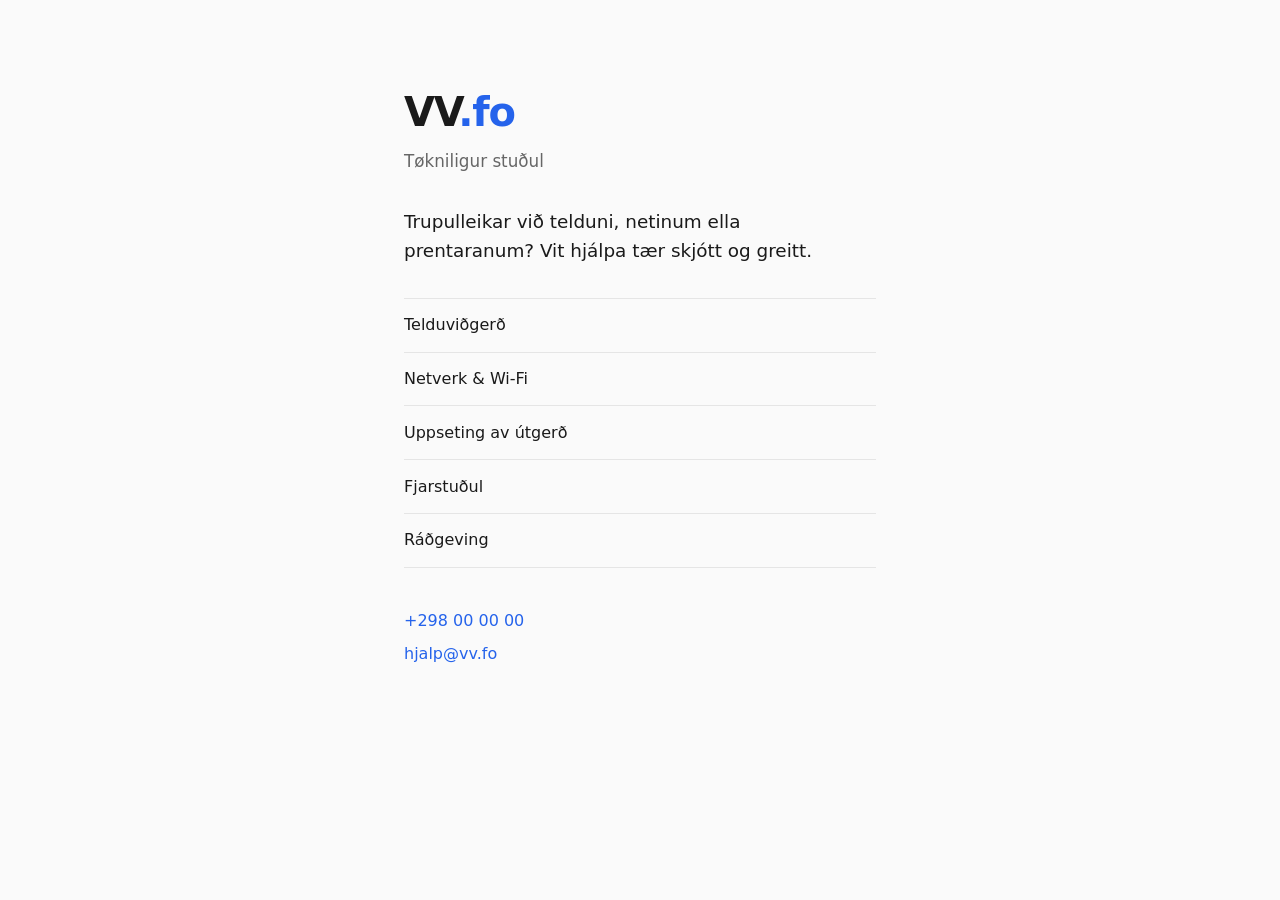
==== index.html @ f79b5214 "Initial commit: simple static tech support site Co-Authored-By: Claude Opus 4.7 (1M context) <norepl" ====
<!DOCTYPE html>
<html lang="fo">
<head>
  <meta charset="UTF-8" />
  <meta name="viewport" content="width=device-width, initial-scale=1.0" />
  <title>VV.fo — Tøkniligur stuðul</title>
  <meta name="description" content="Tøkniligur stuðul til privat og fyritøkur í Føroyum." />
  <link rel="stylesheet" href="styles.css" />
</head>
<body>
  <main>
    <h1>VV<span>.fo</span></h1>
    <p class="tagline">Tøkniligur stuðul</p>

    <p class="intro">
      Trupulleikar við telduni, netinum ella prentaranum?
      Vit hjálpa tær skjótt og greitt.
    </p>

    <ul class="services">
      <li>Telduviðgerð</li>
      <li>Netverk &amp; Wi-Fi</li>
      <li>Uppseting av útgerð</li>
      <li>Fjarstuðul</li>
      <li>Ráðgeving</li>
    </ul>

    <div class="contact">
      <a href="tel:+298000000">+298 00 00 00</a>
      <a href="mailto:hjalp@vv.fo">hjalp@vv.fo</a>
    </div>
  </main>
</body>
</html>
---- styles.css ----
* { box-sizing: border-box; }

html, body {
  margin: 0;
  padding: 0;
  font-family: system-ui, -apple-system, "Segoe UI", Roboto, sans-serif;
  background: #fafafa;
  color: #1a1a1a;
  line-height: 1.6;
}

main {
  max-width: 520px;
  margin: 0 auto;
  padding: 5rem 1.5rem 3rem;
}

h1 {
  font-size: 2.5rem;
  margin: 0;
  letter-spacing: -0.03em;
  font-weight: 700;
}
h1 span { color: #2563eb; }

.tagline {
  color: #666;
  margin: 0.25rem 0 2rem;
  font-size: 1.05rem;
}

.intro {
  font-size: 1.15rem;
  margin: 0 0 2rem;
}

.services {
  list-style: none;
  padding: 0;
  margin: 0 0 2.5rem;
  border-top: 1px solid #e5e5e5;
}

.services li {
  padding: 0.85rem 0;
  border-bottom: 1px solid #e5e5e5;
}

.contact {
  display: flex;
  flex-direction: column;
  gap: 0.5rem;
}

.contact a {
  color: #2563eb;
  text-decoration: none;
  font-weight: 500;
}
.contact a:hover { text-decoration: underline; }
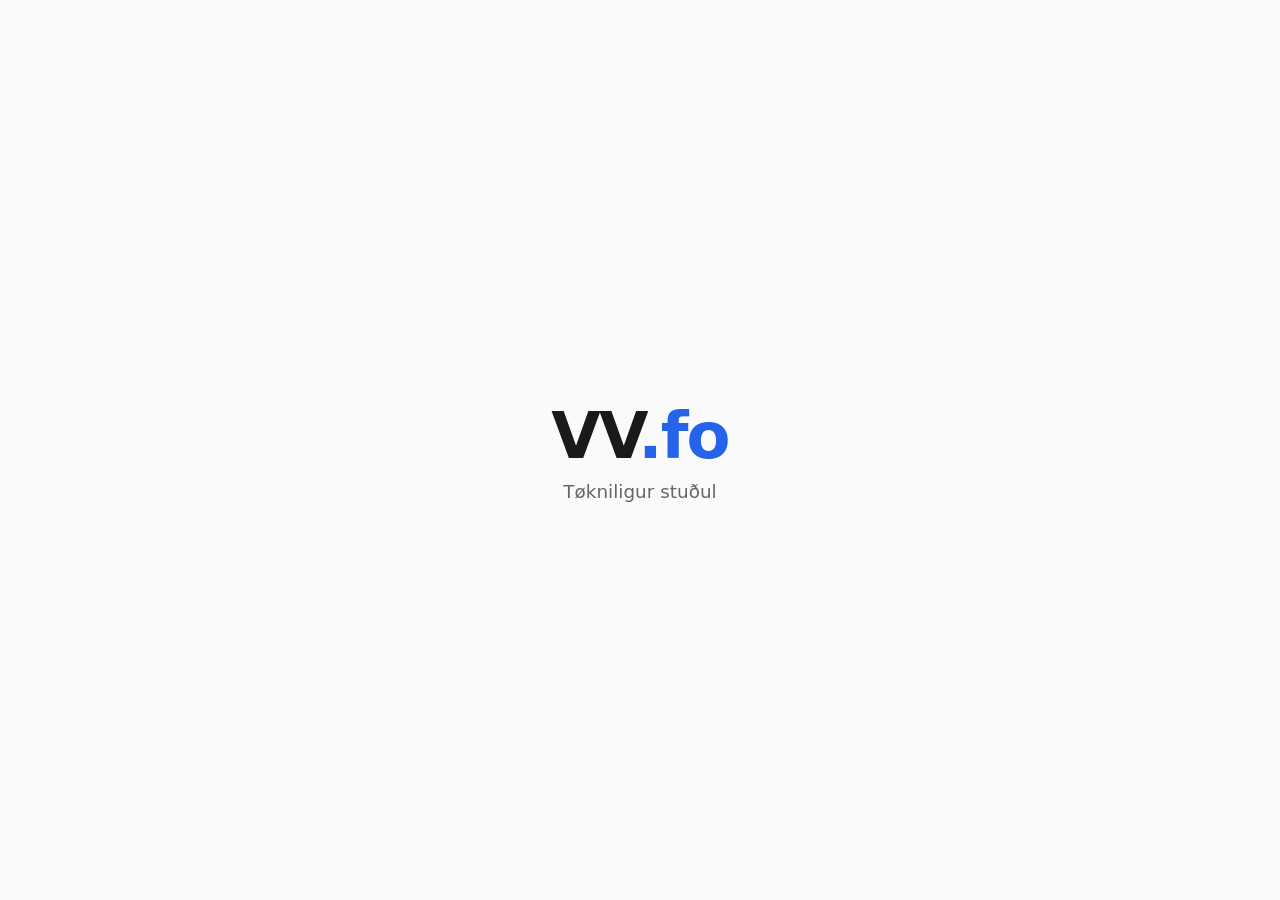
==== commit 23548880: "Strip page to name and tagline only Co-Authored-By: Claude Opus 4.7 (1M context) <noreply@anthropic." ====
--- a/index.html
+++ b/index.html
@@ -4,31 +4,12 @@
   <meta charset="UTF-8" />
   <meta name="viewport" content="width=device-width, initial-scale=1.0" />
   <title>VV.fo — Tøkniligur stuðul</title>
-  <meta name="description" content="Tøkniligur stuðul til privat og fyritøkur í Føroyum." />
   <link rel="stylesheet" href="styles.css" />
 </head>
 <body>
   <main>
     <h1>VV<span>.fo</span></h1>
     <p class="tagline">Tøkniligur stuðul</p>
-
-    <p class="intro">
-      Trupulleikar við telduni, netinum ella prentaranum?
-      Vit hjálpa tær skjótt og greitt.
-    </p>
-
-    <ul class="services">
-      <li>Telduviðgerð</li>
-      <li>Netverk &amp; Wi-Fi</li>
-      <li>Uppseting av útgerð</li>
-      <li>Fjarstuðul</li>
-      <li>Ráðgeving</li>
-    </ul>
-
-    <div class="contact">
-      <a href="tel:+298000000">+298 00 00 00</a>
-      <a href="mailto:hjalp@vv.fo">hjalp@vv.fo</a>
-    </div>
   </main>
 </body>
 </html>
--- a/styles.css
+++ b/styles.css
@@ -3,20 +3,25 @@
 html, body {
   margin: 0;
   padding: 0;
+  height: 100%;
   font-family: system-ui, -apple-system, "Segoe UI", Roboto, sans-serif;
   background: #fafafa;
   color: #1a1a1a;
-  line-height: 1.6;
+}
+
+body {
+  display: flex;
+  align-items: center;
+  justify-content: center;
 }
 
 main {
-  max-width: 520px;
-  margin: 0 auto;
-  padding: 5rem 1.5rem 3rem;
+  text-align: center;
+  padding: 2rem;
 }
 
 h1 {
-  font-size: 2.5rem;
+  font-size: clamp(2.5rem, 8vw, 4rem);
   margin: 0;
   letter-spacing: -0.03em;
   font-weight: 700;
@@ -25,36 +30,6 @@
 
 .tagline {
   color: #666;
-  margin: 0.25rem 0 2rem;
-  font-size: 1.05rem;
+  margin: 0.5rem 0 0;
+  font-size: 1.15rem;
 }
-
-.intro {
-  font-size: 1.15rem;
-  margin: 0 0 2rem;
-}
-
-.services {
-  list-style: none;
-  padding: 0;
-  margin: 0 0 2.5rem;
-  border-top: 1px solid #e5e5e5;
-}
-
-.services li {
-  padding: 0.85rem 0;
-  border-bottom: 1px solid #e5e5e5;
-}
-
-.contact {
-  display: flex;
-  flex-direction: column;
-  gap: 0.5rem;
-}
-
-.contact a {
-  color: #2563eb;
-  text-decoration: none;
-  font-weight: 500;
-}
-.contact a:hover { text-decoration: underline; }
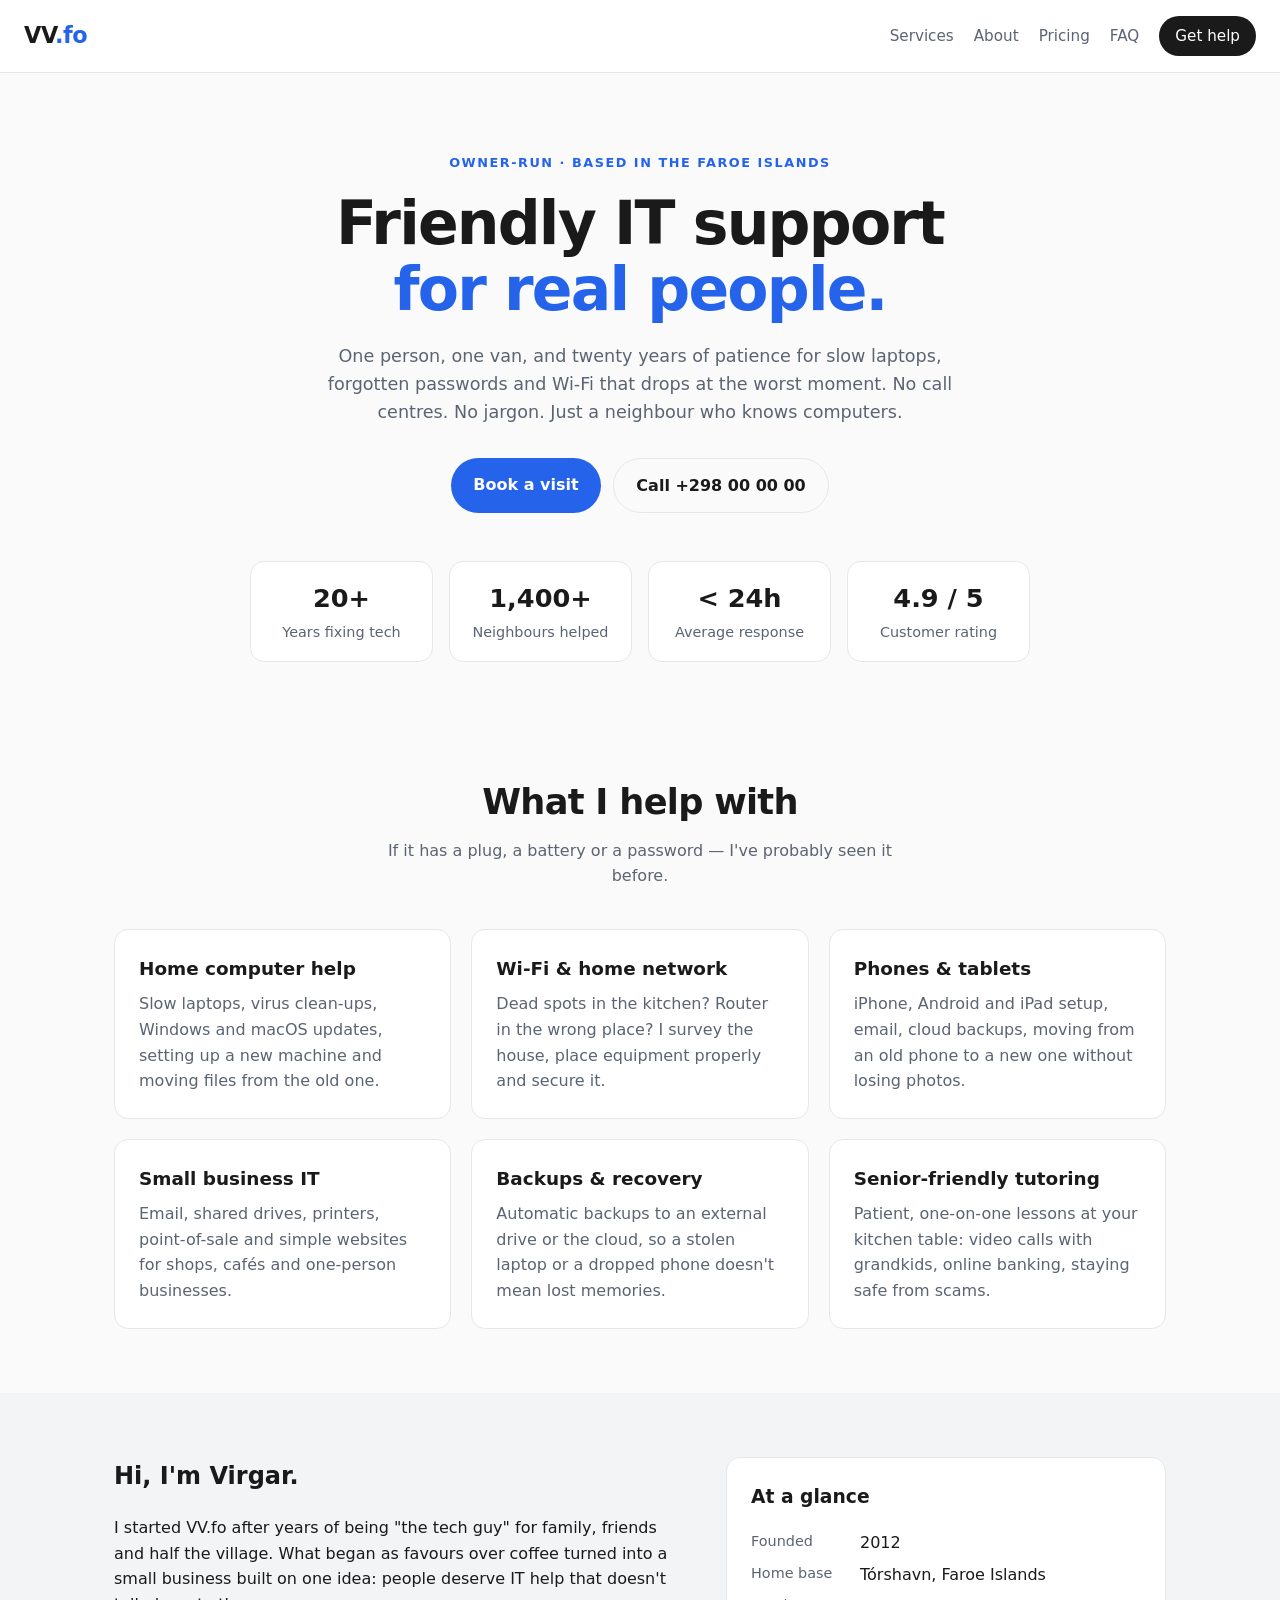
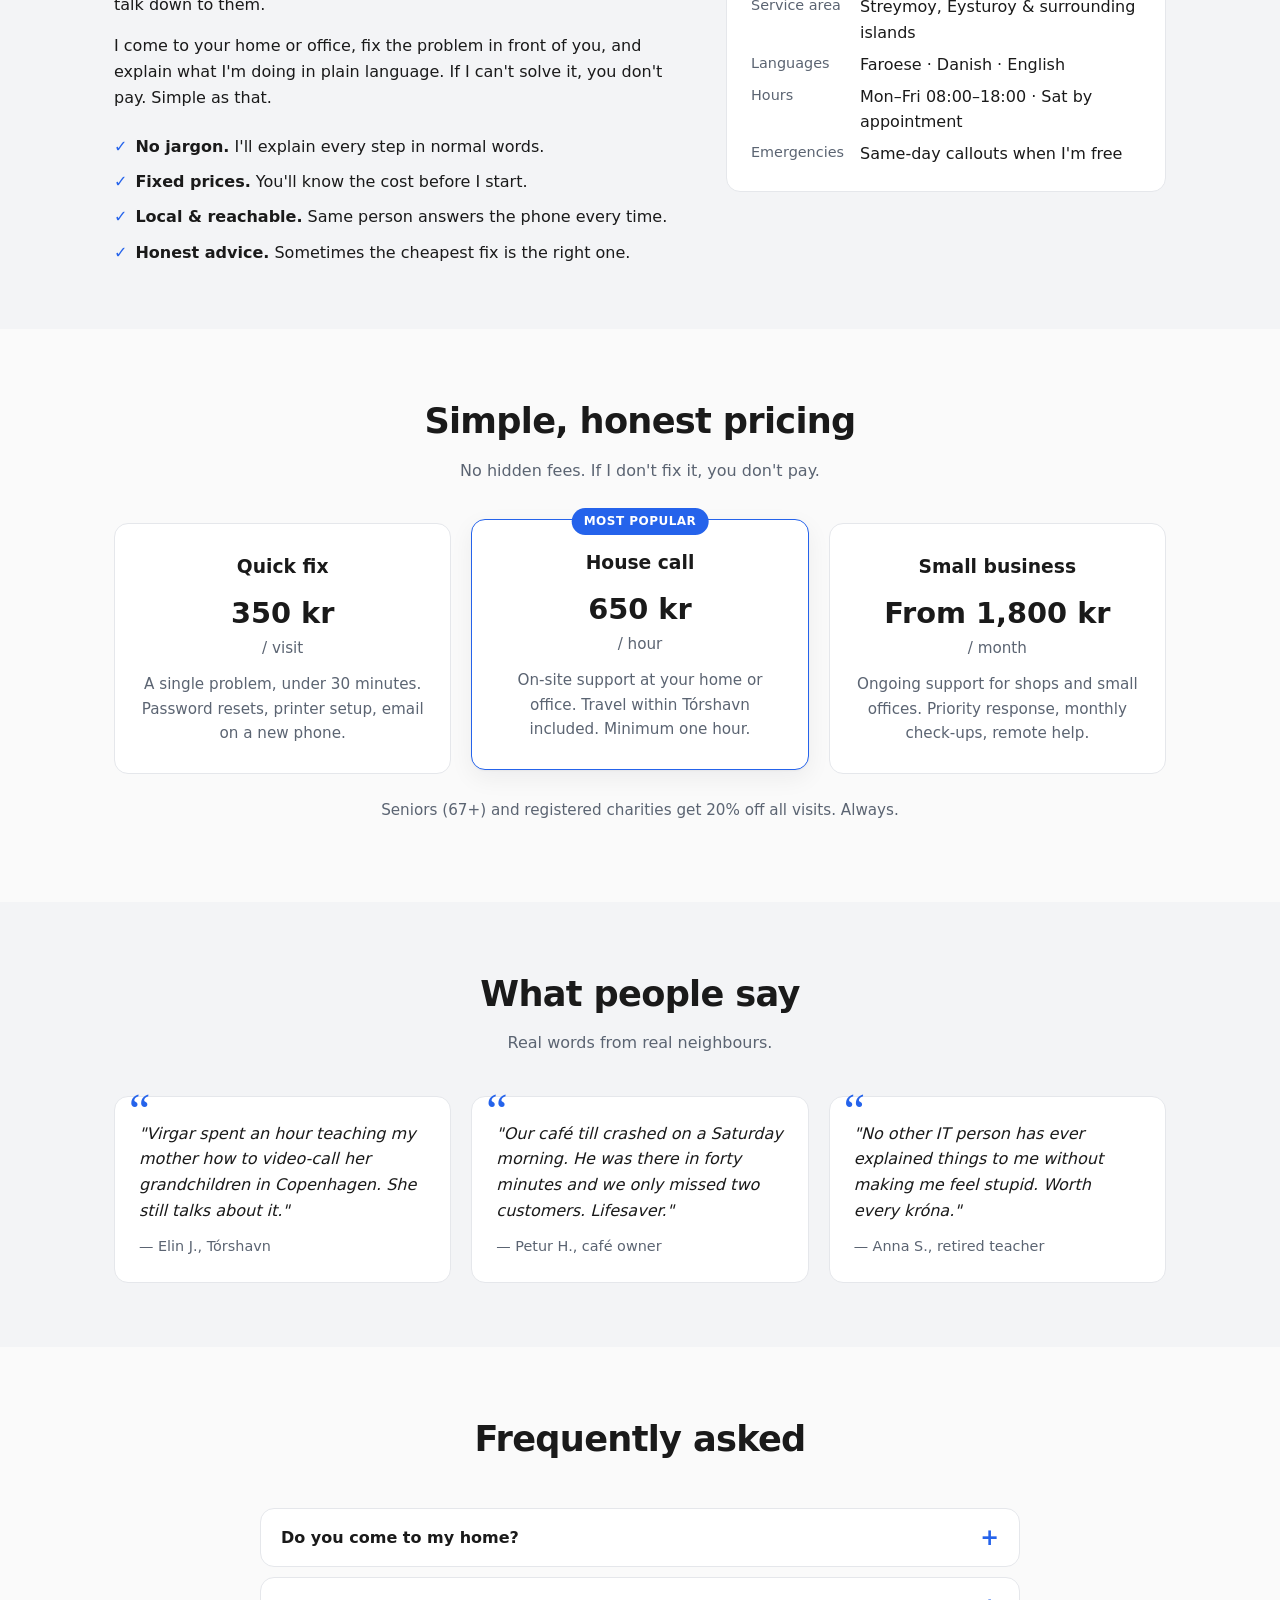
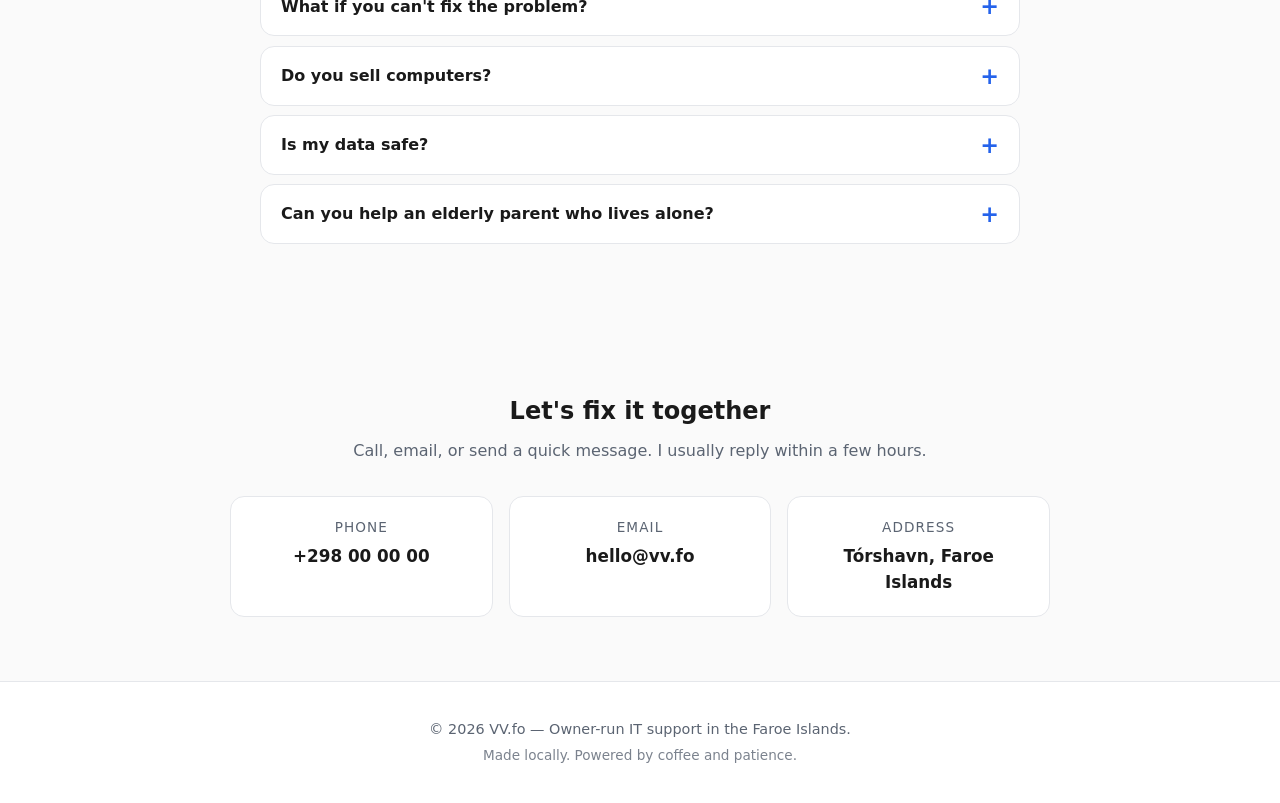
==== commit 915abf6b: "Expand landing page with services, pricing, testimonials and FAQ Rewrites the minimal placeholder pa" ====
--- a/index.html
+++ b/index.html
@@ -1,15 +1,217 @@
 <!DOCTYPE html>
-<html lang="fo">
+<html lang="en">
 <head>
   <meta charset="UTF-8" />
   <meta name="viewport" content="width=device-width, initial-scale=1.0" />
-  <title>VV.fo — Tøkniligur stuðul</title>
+  <title>VV.fo — Friendly IT Support for Your Community</title>
+  <meta name="description" content="VV.fo is a small, owner-run IT support business helping neighbours, families and local businesses with computers, phones, Wi-Fi and everyday tech trouble." />
   <link rel="stylesheet" href="styles.css" />
 </head>
 <body>
-  <main>
-    <h1>VV<span>.fo</span></h1>
-    <p class="tagline">Tøkniligur stuðul</p>
+  <header class="site-header">
+    <a href="#top" class="logo">VV<span>.fo</span></a>
+    <nav>
+      <a href="#services">Services</a>
+      <a href="#about">About</a>
+      <a href="#pricing">Pricing</a>
+      <a href="#faq">FAQ</a>
+      <a href="#contact" class="nav-cta">Get help</a>
+    </nav>
+  </header>
+
+  <main id="top">
+    <section class="hero">
+      <p class="eyebrow">Owner-run · Based in the Faroe Islands</p>
+      <h1>Friendly IT support <span>for real people.</span></h1>
+      <p class="tagline">
+        One person, one van, and twenty years of patience for slow laptops,
+        forgotten passwords and Wi-Fi that drops at the worst moment.
+        No call centres. No jargon. Just a neighbour who knows computers.
+      </p>
+      <div class="hero-cta">
+        <a href="#contact" class="btn btn-primary">Book a visit</a>
+        <a href="tel:+298000000" class="btn btn-ghost">Call +298 00 00 00</a>
+      </div>
+
+      <ul class="hero-stats">
+        <li><strong>20+</strong><span>Years fixing tech</span></li>
+        <li><strong>1,400+</strong><span>Neighbours helped</span></li>
+        <li><strong>&lt; 24h</strong><span>Average response</span></li>
+        <li><strong>4.9 / 5</strong><span>Customer rating</span></li>
+      </ul>
+    </section>
+
+    <section id="services" class="section">
+      <header class="section-head">
+        <h2>What I help with</h2>
+        <p>If it has a plug, a battery or a password — I've probably seen it before.</p>
+      </header>
+
+      <div class="cards">
+        <article class="card">
+          <h3>Home computer help</h3>
+          <p>Slow laptops, virus clean-ups, Windows and macOS updates, setting up a new machine and moving files from the old one.</p>
+        </article>
+        <article class="card">
+          <h3>Wi-Fi &amp; home network</h3>
+          <p>Dead spots in the kitchen? Router in the wrong place? I survey the house, place equipment properly and secure it.</p>
+        </article>
+        <article class="card">
+          <h3>Phones &amp; tablets</h3>
+          <p>iPhone, Android and iPad setup, email, cloud backups, moving from an old phone to a new one without losing photos.</p>
+        </article>
+        <article class="card">
+          <h3>Small business IT</h3>
+          <p>Email, shared drives, printers, point-of-sale and simple websites for shops, cafés and one-person businesses.</p>
+        </article>
+        <article class="card">
+          <h3>Backups &amp; recovery</h3>
+          <p>Automatic backups to an external drive or the cloud, so a stolen laptop or a dropped phone doesn't mean lost memories.</p>
+        </article>
+        <article class="card">
+          <h3>Senior-friendly tutoring</h3>
+          <p>Patient, one-on-one lessons at your kitchen table: video calls with grandkids, online banking, staying safe from scams.</p>
+        </article>
+      </div>
+    </section>
+
+    <section id="about" class="section section-alt">
+      <div class="about-grid">
+        <div>
+          <h2>Hi, I'm Virgar.</h2>
+          <p>
+            I started VV.fo after years of being "the tech guy" for family, friends
+            and half the village. What began as favours over coffee turned into
+            a small business built on one idea: people deserve IT help that
+            doesn't talk down to them.
+          </p>
+          <p>
+            I come to your home or office, fix the problem in front of you, and
+            explain what I'm doing in plain language. If I can't solve it, you
+            don't pay. Simple as that.
+          </p>
+          <ul class="values">
+            <li><strong>No jargon.</strong> I'll explain every step in normal words.</li>
+            <li><strong>Fixed prices.</strong> You'll know the cost before I start.</li>
+            <li><strong>Local &amp; reachable.</strong> Same person answers the phone every time.</li>
+            <li><strong>Honest advice.</strong> Sometimes the cheapest fix is the right one.</li>
+          </ul>
+        </div>
+        <aside class="about-card">
+          <h3>At a glance</h3>
+          <dl>
+            <dt>Founded</dt><dd>2012</dd>
+            <dt>Home base</dt><dd>Tórshavn, Faroe Islands</dd>
+            <dt>Service area</dt><dd>Streymoy, Eysturoy &amp; surrounding islands</dd>
+            <dt>Languages</dt><dd>Faroese · Danish · English</dd>
+            <dt>Hours</dt><dd>Mon–Fri 08:00–18:00 · Sat by appointment</dd>
+            <dt>Emergencies</dt><dd>Same-day callouts when I'm free</dd>
+          </dl>
+        </aside>
+      </div>
+    </section>
+
+    <section id="pricing" class="section">
+      <header class="section-head">
+        <h2>Simple, honest pricing</h2>
+        <p>No hidden fees. If I don't fix it, you don't pay.</p>
+      </header>
+
+      <div class="pricing">
+        <article class="price-card">
+          <h3>Quick fix</h3>
+          <p class="price"><span>350 kr</span> / visit</p>
+          <p class="price-desc">A single problem, under 30 minutes. Password resets, printer setup, email on a new phone.</p>
+        </article>
+        <article class="price-card featured">
+          <span class="badge">Most popular</span>
+          <h3>House call</h3>
+          <p class="price"><span>650 kr</span> / hour</p>
+          <p class="price-desc">On-site support at your home or office. Travel within Tórshavn included. Minimum one hour.</p>
+        </article>
+        <article class="price-card">
+          <h3>Small business</h3>
+          <p class="price"><span>From 1,800 kr</span> / month</p>
+          <p class="price-desc">Ongoing support for shops and small offices. Priority response, monthly check-ups, remote help.</p>
+        </article>
+      </div>
+      <p class="price-note">Seniors (67+) and registered charities get 20% off all visits. Always.</p>
+    </section>
+
+    <section class="section section-alt">
+      <header class="section-head">
+        <h2>What people say</h2>
+        <p>Real words from real neighbours.</p>
+      </header>
+
+      <div class="quotes">
+        <figure>
+          <blockquote>"Virgar spent an hour teaching my mother how to video-call her grandchildren in Copenhagen. She still talks about it."</blockquote>
+          <figcaption>— Elin J., Tórshavn</figcaption>
+        </figure>
+        <figure>
+          <blockquote>"Our café till crashed on a Saturday morning. He was there in forty minutes and we only missed two customers. Lifesaver."</blockquote>
+          <figcaption>— Petur H., café owner</figcaption>
+        </figure>
+        <figure>
+          <blockquote>"No other IT person has ever explained things to me without making me feel stupid. Worth every króna."</blockquote>
+          <figcaption>— Anna S., retired teacher</figcaption>
+        </figure>
+      </div>
+    </section>
+
+    <section id="faq" class="section">
+      <header class="section-head">
+        <h2>Frequently asked</h2>
+      </header>
+
+      <div class="faq">
+        <details>
+          <summary>Do you come to my home?</summary>
+          <p>Yes — most jobs are done on-site in and around Tórshavn. For simple problems I can also help remotely over the phone or a secure screen-share.</p>
+        </details>
+        <details>
+          <summary>What if you can't fix the problem?</summary>
+          <p>Then you don't pay for my time. If a part needs replacing or a specialist is needed, I'll tell you honestly and help you find the right person.</p>
+        </details>
+        <details>
+          <summary>Do you sell computers?</summary>
+          <p>No. I don't resell hardware, which means my advice stays honest. I'll happily help you choose the right laptop or phone from a local shop.</p>
+        </details>
+        <details>
+          <summary>Is my data safe?</summary>
+          <p>Always. I never copy personal files off your device, and anything I see stays between us. Backups are always made before risky repairs.</p>
+        </details>
+        <details>
+          <summary>Can you help an elderly parent who lives alone?</summary>
+          <p>Yes, and this is some of my favourite work. I set things up so they feel confident, and I'm only a phone call away if something goes wrong later.</p>
+        </details>
+      </div>
+    </section>
+
+    <section id="contact" class="section contact">
+      <h2>Let's fix it together</h2>
+      <p>Call, email, or send a quick message. I usually reply within a few hours.</p>
+      <div class="contact-grid">
+        <a href="tel:+298000000" class="contact-card">
+          <span class="contact-label">Phone</span>
+          <span class="contact-value">+298 00 00 00</span>
+        </a>
+        <a href="mailto:hello@vv.fo" class="contact-card">
+          <span class="contact-label">Email</span>
+          <span class="contact-value">hello@vv.fo</span>
+        </a>
+        <div class="contact-card">
+          <span class="contact-label">Address</span>
+          <span class="contact-value">Tórshavn, Faroe Islands</span>
+        </div>
+      </div>
+    </section>
   </main>
+
+  <footer class="site-footer">
+    <p>&copy; 2026 VV.fo — Owner-run IT support in the Faroe Islands.</p>
+    <p class="footer-sub">Made locally. Powered by coffee and patience.</p>
+  </footer>
 </body>
 </html>
--- a/styles.css
+++ b/styles.css
@@ -1,35 +1,342 @@
 * { box-sizing: border-box; }
+
+:root {
+  --bg: #fafafa;
+  --surface: #ffffff;
+  --surface-alt: #f3f4f6;
+  --text: #1a1a1a;
+  --muted: #5b6472;
+  --brand: #2563eb;
+  --brand-dark: #1d4ed8;
+  --border: #e5e7eb;
+  --accent: #fbbf24;
+  --radius: 14px;
+  --shadow: 0 1px 2px rgba(0,0,0,.04), 0 8px 24px rgba(15,23,42,.06);
+}
 
 html, body {
   margin: 0;
   padding: 0;
-  height: 100%;
   font-family: system-ui, -apple-system, "Segoe UI", Roboto, sans-serif;
-  background: #fafafa;
-  color: #1a1a1a;
-}
-
-body {
+  background: var(--bg);
+  color: var(--text);
+  line-height: 1.6;
+  scroll-behavior: smooth;
+}
+
+a { color: var(--brand); text-decoration: none; }
+a:hover { text-decoration: underline; }
+
+/* ---------- header ---------- */
+.site-header {
+  position: sticky;
+  top: 0;
+  z-index: 10;
   display: flex;
   align-items: center;
-  justify-content: center;
-}
-
-main {
+  justify-content: space-between;
+  padding: 1rem 1.5rem;
+  background: rgba(255,255,255,.85);
+  backdrop-filter: saturate(180%) blur(10px);
+  border-bottom: 1px solid var(--border);
+}
+.logo {
+  font-weight: 800;
+  font-size: 1.4rem;
+  color: var(--text);
+  letter-spacing: -0.02em;
+}
+.logo span { color: var(--brand); }
+.site-header nav { display: flex; gap: 1.25rem; align-items: center; flex-wrap: wrap; }
+.site-header nav a {
+  color: var(--muted);
+  font-weight: 500;
+  font-size: .95rem;
+}
+.site-header nav a:hover { color: var(--text); text-decoration: none; }
+.nav-cta {
+  background: var(--text);
+  color: #fff !important;
+  padding: .5rem 1rem;
+  border-radius: 999px;
+}
+.nav-cta:hover { background: var(--brand); }
+
+/* ---------- hero ---------- */
+main { max-width: 1100px; margin: 0 auto; padding: 0 1.5rem; }
+
+.hero {
   text-align: center;
-  padding: 2rem;
-}
-
+  padding: 5rem 0 3rem;
+}
+.eyebrow {
+  text-transform: uppercase;
+  letter-spacing: .12em;
+  font-size: .8rem;
+  color: var(--brand);
+  font-weight: 600;
+  margin: 0 0 1rem;
+}
 h1 {
-  font-size: clamp(2.5rem, 8vw, 4rem);
+  font-size: clamp(2.25rem, 6vw, 3.75rem);
   margin: 0;
   letter-spacing: -0.03em;
-  font-weight: 700;
-}
-h1 span { color: #2563eb; }
-
+  font-weight: 800;
+  line-height: 1.1;
+}
+h1 span { color: var(--brand); display: block; }
 .tagline {
-  color: #666;
-  margin: 0.5rem 0 0;
-  font-size: 1.15rem;
-}
+  color: var(--muted);
+  max-width: 640px;
+  margin: 1.25rem auto 0;
+  font-size: 1.1rem;
+}
+.hero-cta {
+  margin-top: 2rem;
+  display: flex;
+  gap: .75rem;
+  justify-content: center;
+  flex-wrap: wrap;
+}
+.btn {
+  display: inline-block;
+  padding: .85rem 1.4rem;
+  border-radius: 999px;
+  font-weight: 600;
+  font-size: 1rem;
+  transition: transform .15s ease, background .2s ease, color .2s ease;
+}
+.btn:hover { text-decoration: none; transform: translateY(-1px); }
+.btn-primary { background: var(--brand); color: #fff; }
+.btn-primary:hover { background: var(--brand-dark); }
+.btn-ghost {
+  background: transparent;
+  color: var(--text);
+  border: 1px solid var(--border);
+}
+.btn-ghost:hover { background: var(--surface); }
+
+.hero-stats {
+  margin: 3rem auto 0;
+  padding: 0;
+  list-style: none;
+  display: grid;
+  grid-template-columns: repeat(auto-fit, minmax(140px, 1fr));
+  gap: 1rem;
+  max-width: 780px;
+}
+.hero-stats li {
+  background: var(--surface);
+  border: 1px solid var(--border);
+  border-radius: var(--radius);
+  padding: 1rem;
+  text-align: center;
+}
+.hero-stats strong {
+  display: block;
+  font-size: 1.6rem;
+  color: var(--text);
+  font-weight: 800;
+}
+.hero-stats span { color: var(--muted); font-size: .9rem; }
+
+/* ---------- sections ---------- */
+.section { padding: 4rem 0; }
+.section-alt {
+  background: var(--surface-alt);
+  margin: 0 -9999px;
+  padding-left: 9999px;
+  padding-right: 9999px;
+}
+.section-head { text-align: center; margin-bottom: 2.5rem; }
+.section-head h2 {
+  font-size: clamp(1.6rem, 3.5vw, 2.2rem);
+  margin: 0;
+  letter-spacing: -0.02em;
+}
+.section-head p {
+  color: var(--muted);
+  margin: .5rem auto 0;
+  max-width: 560px;
+}
+
+/* ---------- service cards ---------- */
+.cards {
+  display: grid;
+  grid-template-columns: repeat(auto-fit, minmax(260px, 1fr));
+  gap: 1.25rem;
+}
+.card {
+  background: var(--surface);
+  border: 1px solid var(--border);
+  border-radius: var(--radius);
+  padding: 1.5rem;
+  transition: transform .2s ease, box-shadow .2s ease;
+}
+.card:hover {
+  transform: translateY(-3px);
+  box-shadow: var(--shadow);
+}
+.card h3 { margin: 0 0 .5rem; font-size: 1.15rem; }
+.card p { margin: 0; color: var(--muted); }
+
+/* ---------- about ---------- */
+.about-grid {
+  display: grid;
+  grid-template-columns: 1.3fr 1fr;
+  gap: 2.5rem;
+  align-items: start;
+}
+.about-grid h2 { margin-top: 0; }
+.values { list-style: none; padding: 0; margin: 1.5rem 0 0; display: grid; gap: .6rem; }
+.values li::before { content: "✓"; color: var(--brand); font-weight: 700; margin-right: .5rem; }
+.about-card {
+  background: var(--surface);
+  border: 1px solid var(--border);
+  border-radius: var(--radius);
+  padding: 1.5rem;
+}
+.about-card h3 { margin-top: 0; }
+.about-card dl { margin: 0; display: grid; grid-template-columns: auto 1fr; gap: .4rem 1rem; }
+.about-card dt { color: var(--muted); font-size: .9rem; }
+.about-card dd { margin: 0; font-weight: 500; }
+
+@media (max-width: 720px) {
+  .about-grid { grid-template-columns: 1fr; }
+}
+
+/* ---------- pricing ---------- */
+.pricing {
+  display: grid;
+  grid-template-columns: repeat(auto-fit, minmax(240px, 1fr));
+  gap: 1.25rem;
+}
+.price-card {
+  position: relative;
+  background: var(--surface);
+  border: 1px solid var(--border);
+  border-radius: var(--radius);
+  padding: 1.75rem 1.5rem;
+  text-align: center;
+}
+.price-card.featured {
+  border-color: var(--brand);
+  box-shadow: var(--shadow);
+  transform: translateY(-4px);
+}
+.badge {
+  position: absolute;
+  top: -12px;
+  left: 50%;
+  transform: translateX(-50%);
+  background: var(--brand);
+  color: #fff;
+  font-size: .75rem;
+  padding: .25rem .75rem;
+  border-radius: 999px;
+  font-weight: 600;
+  letter-spacing: .04em;
+  text-transform: uppercase;
+}
+.price-card h3 { margin: 0 0 .5rem; }
+.price { margin: .5rem 0; color: var(--muted); font-size: .95rem; }
+.price span {
+  display: block;
+  font-size: 1.8rem;
+  color: var(--text);
+  font-weight: 800;
+}
+.price-desc { color: var(--muted); font-size: .95rem; margin: .75rem 0 0; }
+.price-note { text-align: center; color: var(--muted); margin-top: 1.5rem; font-size: .95rem; }
+
+/* ---------- testimonials ---------- */
+.quotes {
+  display: grid;
+  grid-template-columns: repeat(auto-fit, minmax(260px, 1fr));
+  gap: 1.25rem;
+}
+.quotes figure {
+  background: var(--surface);
+  border: 1px solid var(--border);
+  border-radius: var(--radius);
+  padding: 1.5rem;
+  margin: 0;
+  position: relative;
+}
+.quotes figure::before {
+  content: "\201C";
+  position: absolute;
+  top: -10px;
+  left: 14px;
+  font-size: 3rem;
+  color: var(--brand);
+  font-family: Georgia, serif;
+  line-height: 1;
+}
+.quotes blockquote { margin: 0 0 .75rem; font-style: italic; color: var(--text); }
+.quotes figcaption { color: var(--muted); font-size: .9rem; }
+
+/* ---------- faq ---------- */
+.faq { max-width: 760px; margin: 0 auto; display: grid; gap: .6rem; }
+.faq details {
+  background: var(--surface);
+  border: 1px solid var(--border);
+  border-radius: var(--radius);
+  padding: 1rem 1.25rem;
+}
+.faq summary {
+  cursor: pointer;
+  font-weight: 600;
+  list-style: none;
+  display: flex;
+  justify-content: space-between;
+  align-items: center;
+}
+.faq summary::after {
+  content: "+";
+  color: var(--brand);
+  font-size: 1.4rem;
+  line-height: 1;
+  transition: transform .2s ease;
+}
+.faq details[open] summary::after { content: "−"; }
+.faq details p { margin: .75rem 0 0; color: var(--muted); }
+
+/* ---------- contact ---------- */
+.contact { text-align: center; }
+.contact h2 { margin-bottom: .5rem; }
+.contact > p { color: var(--muted); margin-top: 0; }
+.contact-grid {
+  margin-top: 2rem;
+  display: grid;
+  grid-template-columns: repeat(auto-fit, minmax(220px, 1fr));
+  gap: 1rem;
+  max-width: 820px;
+  margin-left: auto;
+  margin-right: auto;
+}
+.contact-card {
+  background: var(--surface);
+  border: 1px solid var(--border);
+  border-radius: var(--radius);
+  padding: 1.25rem;
+  display: flex;
+  flex-direction: column;
+  gap: .25rem;
+  color: var(--text);
+}
+.contact-card:hover { text-decoration: none; border-color: var(--brand); }
+.contact-label { color: var(--muted); font-size: .85rem; text-transform: uppercase; letter-spacing: .08em; }
+.contact-value { font-weight: 600; font-size: 1.05rem; }
+
+/* ---------- footer ---------- */
+.site-footer {
+  border-top: 1px solid var(--border);
+  padding: 2rem 1.5rem;
+  text-align: center;
+  color: var(--muted);
+  font-size: .9rem;
+  background: var(--surface);
+}
+.site-footer p { margin: .25rem 0; }
+.footer-sub { font-size: .85rem; opacity: .8; }
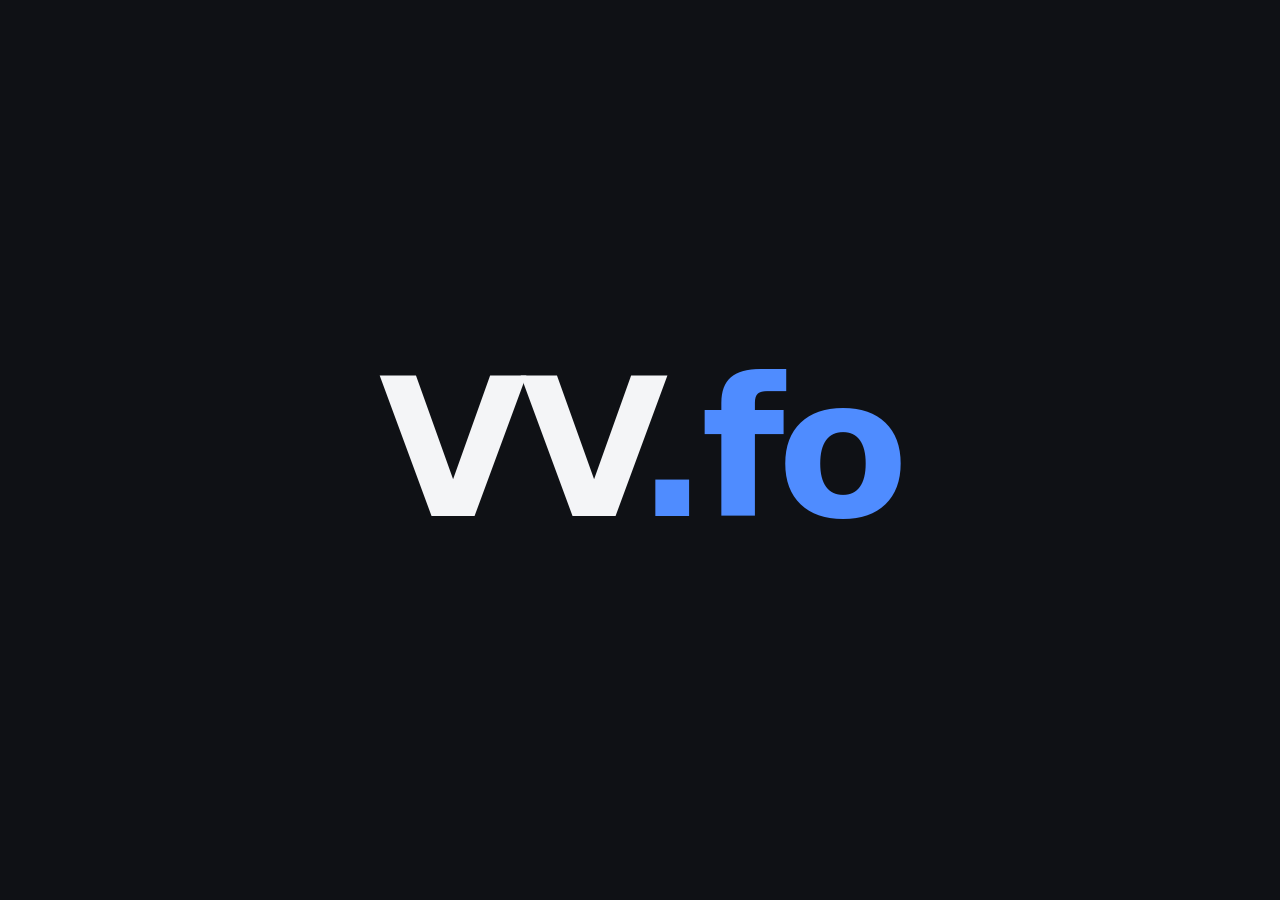
==== commit ec52f0af: "Replace site with centered VV.fo logo page Co-Authored-By: Claude Opus 4.8 (1M context) <noreply@ant" ====
--- a/index.html
+++ b/index.html
@@ -3,215 +3,12 @@
 <head>
   <meta charset="UTF-8" />
   <meta name="viewport" content="width=device-width, initial-scale=1.0" />
-  <title>VV.fo — Friendly IT Support for Your Community</title>
-  <meta name="description" content="VV.fo is a small, owner-run IT support business helping neighbours, families and local businesses with computers, phones, Wi-Fi and everyday tech trouble." />
+  <title>VV.fo</title>
   <link rel="stylesheet" href="styles.css" />
 </head>
 <body>
-  <header class="site-header">
-    <a href="#top" class="logo">VV<span>.fo</span></a>
-    <nav>
-      <a href="#services">Services</a>
-      <a href="#about">About</a>
-      <a href="#pricing">Pricing</a>
-      <a href="#faq">FAQ</a>
-      <a href="#contact" class="nav-cta">Get help</a>
-    </nav>
-  </header>
-
-  <main id="top">
-    <section class="hero">
-      <p class="eyebrow">Owner-run · Based in the Faroe Islands</p>
-      <h1>Friendly IT support <span>for real people.</span></h1>
-      <p class="tagline">
-        One person, one van, and twenty years of patience for slow laptops,
-        forgotten passwords and Wi-Fi that drops at the worst moment.
-        No call centres. No jargon. Just a neighbour who knows computers.
-      </p>
-      <div class="hero-cta">
-        <a href="#contact" class="btn btn-primary">Book a visit</a>
-        <a href="tel:+298000000" class="btn btn-ghost">Call +298 00 00 00</a>
-      </div>
-
-      <ul class="hero-stats">
-        <li><strong>20+</strong><span>Years fixing tech</span></li>
-        <li><strong>1,400+</strong><span>Neighbours helped</span></li>
-        <li><strong>&lt; 24h</strong><span>Average response</span></li>
-        <li><strong>4.9 / 5</strong><span>Customer rating</span></li>
-      </ul>
-    </section>
-
-    <section id="services" class="section">
-      <header class="section-head">
-        <h2>What I help with</h2>
-        <p>If it has a plug, a battery or a password — I've probably seen it before.</p>
-      </header>
-
-      <div class="cards">
-        <article class="card">
-          <h3>Home computer help</h3>
-          <p>Slow laptops, virus clean-ups, Windows and macOS updates, setting up a new machine and moving files from the old one.</p>
-        </article>
-        <article class="card">
-          <h3>Wi-Fi &amp; home network</h3>
-          <p>Dead spots in the kitchen? Router in the wrong place? I survey the house, place equipment properly and secure it.</p>
-        </article>
-        <article class="card">
-          <h3>Phones &amp; tablets</h3>
-          <p>iPhone, Android and iPad setup, email, cloud backups, moving from an old phone to a new one without losing photos.</p>
-        </article>
-        <article class="card">
-          <h3>Small business IT</h3>
-          <p>Email, shared drives, printers, point-of-sale and simple websites for shops, cafés and one-person businesses.</p>
-        </article>
-        <article class="card">
-          <h3>Backups &amp; recovery</h3>
-          <p>Automatic backups to an external drive or the cloud, so a stolen laptop or a dropped phone doesn't mean lost memories.</p>
-        </article>
-        <article class="card">
-          <h3>Senior-friendly tutoring</h3>
-          <p>Patient, one-on-one lessons at your kitchen table: video calls with grandkids, online banking, staying safe from scams.</p>
-        </article>
-      </div>
-    </section>
-
-    <section id="about" class="section section-alt">
-      <div class="about-grid">
-        <div>
-          <h2>Hi, I'm Virgar.</h2>
-          <p>
-            I started VV.fo after years of being "the tech guy" for family, friends
-            and half the village. What began as favours over coffee turned into
-            a small business built on one idea: people deserve IT help that
-            doesn't talk down to them.
-          </p>
-          <p>
-            I come to your home or office, fix the problem in front of you, and
-            explain what I'm doing in plain language. If I can't solve it, you
-            don't pay. Simple as that.
-          </p>
-          <ul class="values">
-            <li><strong>No jargon.</strong> I'll explain every step in normal words.</li>
-            <li><strong>Fixed prices.</strong> You'll know the cost before I start.</li>
-            <li><strong>Local &amp; reachable.</strong> Same person answers the phone every time.</li>
-            <li><strong>Honest advice.</strong> Sometimes the cheapest fix is the right one.</li>
-          </ul>
-        </div>
-        <aside class="about-card">
-          <h3>At a glance</h3>
-          <dl>
-            <dt>Founded</dt><dd>2012</dd>
-            <dt>Home base</dt><dd>Tórshavn, Faroe Islands</dd>
-            <dt>Service area</dt><dd>Streymoy, Eysturoy &amp; surrounding islands</dd>
-            <dt>Languages</dt><dd>Faroese · Danish · English</dd>
-            <dt>Hours</dt><dd>Mon–Fri 08:00–18:00 · Sat by appointment</dd>
-            <dt>Emergencies</dt><dd>Same-day callouts when I'm free</dd>
-          </dl>
-        </aside>
-      </div>
-    </section>
-
-    <section id="pricing" class="section">
-      <header class="section-head">
-        <h2>Simple, honest pricing</h2>
-        <p>No hidden fees. If I don't fix it, you don't pay.</p>
-      </header>
-
-      <div class="pricing">
-        <article class="price-card">
-          <h3>Quick fix</h3>
-          <p class="price"><span>350 kr</span> / visit</p>
-          <p class="price-desc">A single problem, under 30 minutes. Password resets, printer setup, email on a new phone.</p>
-        </article>
-        <article class="price-card featured">
-          <span class="badge">Most popular</span>
-          <h3>House call</h3>
-          <p class="price"><span>650 kr</span> / hour</p>
-          <p class="price-desc">On-site support at your home or office. Travel within Tórshavn included. Minimum one hour.</p>
-        </article>
-        <article class="price-card">
-          <h3>Small business</h3>
-          <p class="price"><span>From 1,800 kr</span> / month</p>
-          <p class="price-desc">Ongoing support for shops and small offices. Priority response, monthly check-ups, remote help.</p>
-        </article>
-      </div>
-      <p class="price-note">Seniors (67+) and registered charities get 20% off all visits. Always.</p>
-    </section>
-
-    <section class="section section-alt">
-      <header class="section-head">
-        <h2>What people say</h2>
-        <p>Real words from real neighbours.</p>
-      </header>
-
-      <div class="quotes">
-        <figure>
-          <blockquote>"Virgar spent an hour teaching my mother how to video-call her grandchildren in Copenhagen. She still talks about it."</blockquote>
-          <figcaption>— Elin J., Tórshavn</figcaption>
-        </figure>
-        <figure>
-          <blockquote>"Our café till crashed on a Saturday morning. He was there in forty minutes and we only missed two customers. Lifesaver."</blockquote>
-          <figcaption>— Petur H., café owner</figcaption>
-        </figure>
-        <figure>
-          <blockquote>"No other IT person has ever explained things to me without making me feel stupid. Worth every króna."</blockquote>
-          <figcaption>— Anna S., retired teacher</figcaption>
-        </figure>
-      </div>
-    </section>
-
-    <section id="faq" class="section">
-      <header class="section-head">
-        <h2>Frequently asked</h2>
-      </header>
-
-      <div class="faq">
-        <details>
-          <summary>Do you come to my home?</summary>
-          <p>Yes — most jobs are done on-site in and around Tórshavn. For simple problems I can also help remotely over the phone or a secure screen-share.</p>
-        </details>
-        <details>
-          <summary>What if you can't fix the problem?</summary>
-          <p>Then you don't pay for my time. If a part needs replacing or a specialist is needed, I'll tell you honestly and help you find the right person.</p>
-        </details>
-        <details>
-          <summary>Do you sell computers?</summary>
-          <p>No. I don't resell hardware, which means my advice stays honest. I'll happily help you choose the right laptop or phone from a local shop.</p>
-        </details>
-        <details>
-          <summary>Is my data safe?</summary>
-          <p>Always. I never copy personal files off your device, and anything I see stays between us. Backups are always made before risky repairs.</p>
-        </details>
-        <details>
-          <summary>Can you help an elderly parent who lives alone?</summary>
-          <p>Yes, and this is some of my favourite work. I set things up so they feel confident, and I'm only a phone call away if something goes wrong later.</p>
-        </details>
-      </div>
-    </section>
-
-    <section id="contact" class="section contact">
-      <h2>Let's fix it together</h2>
-      <p>Call, email, or send a quick message. I usually reply within a few hours.</p>
-      <div class="contact-grid">
-        <a href="tel:+298000000" class="contact-card">
-          <span class="contact-label">Phone</span>
-          <span class="contact-value">+298 00 00 00</span>
-        </a>
-        <a href="mailto:hello@vv.fo" class="contact-card">
-          <span class="contact-label">Email</span>
-          <span class="contact-value">hello@vv.fo</span>
-        </a>
-        <div class="contact-card">
-          <span class="contact-label">Address</span>
-          <span class="contact-value">Tórshavn, Faroe Islands</span>
-        </div>
-      </div>
-    </section>
+  <main class="stage">
+    <div class="logo" role="img" aria-label="VV.fo logo">VV<span>.fo</span></div>
   </main>
-
-  <footer class="site-footer">
-    <p>&copy; 2026 VV.fo — Owner-run IT support in the Faroe Islands.</p>
-    <p class="footer-sub">Made locally. Powered by coffee and patience.</p>
-  </footer>
 </body>
 </html>
--- a/styles.css
+++ b/styles.css
@@ -1,342 +1,35 @@
-* { box-sizing: border-box; }
-
-:root {
-  --bg: #fafafa;
-  --surface: #ffffff;
-  --surface-alt: #f3f4f6;
-  --text: #1a1a1a;
-  --muted: #5b6472;
-  --brand: #2563eb;
-  --brand-dark: #1d4ed8;
-  --border: #e5e7eb;
-  --accent: #fbbf24;
-  --radius: 14px;
-  --shadow: 0 1px 2px rgba(0,0,0,.04), 0 8px 24px rgba(15,23,42,.06);
+* {
+  margin: 0;
+  padding: 0;
+  box-sizing: border-box;
 }
 
-html, body {
-  margin: 0;
-  padding: 0;
-  font-family: system-ui, -apple-system, "Segoe UI", Roboto, sans-serif;
-  background: var(--bg);
-  color: var(--text);
-  line-height: 1.6;
-  scroll-behavior: smooth;
+html,
+body {
+  height: 100%;
 }
 
-a { color: var(--brand); text-decoration: none; }
-a:hover { text-decoration: underline; }
+body {
+  font-family: "Segoe UI", system-ui, -apple-system, sans-serif;
+  background: #0f1115;
+  color: #f4f5f7;
+}
 
-/* ---------- header ---------- */
-.site-header {
-  position: sticky;
-  top: 0;
-  z-index: 10;
+.stage {
+  height: 100vh;
   display: flex;
   align-items: center;
-  justify-content: space-between;
-  padding: 1rem 1.5rem;
-  background: rgba(255,255,255,.85);
-  backdrop-filter: saturate(180%) blur(10px);
-  border-bottom: 1px solid var(--border);
-}
-.logo {
-  font-weight: 800;
-  font-size: 1.4rem;
-  color: var(--text);
-  letter-spacing: -0.02em;
-}
-.logo span { color: var(--brand); }
-.site-header nav { display: flex; gap: 1.25rem; align-items: center; flex-wrap: wrap; }
-.site-header nav a {
-  color: var(--muted);
-  font-weight: 500;
-  font-size: .95rem;
-}
-.site-header nav a:hover { color: var(--text); text-decoration: none; }
-.nav-cta {
-  background: var(--text);
-  color: #fff !important;
-  padding: .5rem 1rem;
-  border-radius: 999px;
-}
-.nav-cta:hover { background: var(--brand); }
-
-/* ---------- hero ---------- */
-main { max-width: 1100px; margin: 0 auto; padding: 0 1.5rem; }
-
-.hero {
-  text-align: center;
-  padding: 5rem 0 3rem;
-}
-.eyebrow {
-  text-transform: uppercase;
-  letter-spacing: .12em;
-  font-size: .8rem;
-  color: var(--brand);
-  font-weight: 600;
-  margin: 0 0 1rem;
-}
-h1 {
-  font-size: clamp(2.25rem, 6vw, 3.75rem);
-  margin: 0;
-  letter-spacing: -0.03em;
-  font-weight: 800;
-  line-height: 1.1;
-}
-h1 span { color: var(--brand); display: block; }
-.tagline {
-  color: var(--muted);
-  max-width: 640px;
-  margin: 1.25rem auto 0;
-  font-size: 1.1rem;
-}
-.hero-cta {
-  margin-top: 2rem;
-  display: flex;
-  gap: .75rem;
   justify-content: center;
-  flex-wrap: wrap;
-}
-.btn {
-  display: inline-block;
-  padding: .85rem 1.4rem;
-  border-radius: 999px;
-  font-weight: 600;
-  font-size: 1rem;
-  transition: transform .15s ease, background .2s ease, color .2s ease;
-}
-.btn:hover { text-decoration: none; transform: translateY(-1px); }
-.btn-primary { background: var(--brand); color: #fff; }
-.btn-primary:hover { background: var(--brand-dark); }
-.btn-ghost {
-  background: transparent;
-  color: var(--text);
-  border: 1px solid var(--border);
-}
-.btn-ghost:hover { background: var(--surface); }
-
-.hero-stats {
-  margin: 3rem auto 0;
-  padding: 0;
-  list-style: none;
-  display: grid;
-  grid-template-columns: repeat(auto-fit, minmax(140px, 1fr));
-  gap: 1rem;
-  max-width: 780px;
-}
-.hero-stats li {
-  background: var(--surface);
-  border: 1px solid var(--border);
-  border-radius: var(--radius);
-  padding: 1rem;
-  text-align: center;
-}
-.hero-stats strong {
-  display: block;
-  font-size: 1.6rem;
-  color: var(--text);
-  font-weight: 800;
-}
-.hero-stats span { color: var(--muted); font-size: .9rem; }
-
-/* ---------- sections ---------- */
-.section { padding: 4rem 0; }
-.section-alt {
-  background: var(--surface-alt);
-  margin: 0 -9999px;
-  padding-left: 9999px;
-  padding-right: 9999px;
-}
-.section-head { text-align: center; margin-bottom: 2.5rem; }
-.section-head h2 {
-  font-size: clamp(1.6rem, 3.5vw, 2.2rem);
-  margin: 0;
-  letter-spacing: -0.02em;
-}
-.section-head p {
-  color: var(--muted);
-  margin: .5rem auto 0;
-  max-width: 560px;
 }
 
-/* ---------- service cards ---------- */
-.cards {
-  display: grid;
-  grid-template-columns: repeat(auto-fit, minmax(260px, 1fr));
-  gap: 1.25rem;
-}
-.card {
-  background: var(--surface);
-  border: 1px solid var(--border);
-  border-radius: var(--radius);
-  padding: 1.5rem;
-  transition: transform .2s ease, box-shadow .2s ease;
-}
-.card:hover {
-  transform: translateY(-3px);
-  box-shadow: var(--shadow);
-}
-.card h3 { margin: 0 0 .5rem; font-size: 1.15rem; }
-.card p { margin: 0; color: var(--muted); }
-
-/* ---------- about ---------- */
-.about-grid {
-  display: grid;
-  grid-template-columns: 1.3fr 1fr;
-  gap: 2.5rem;
-  align-items: start;
-}
-.about-grid h2 { margin-top: 0; }
-.values { list-style: none; padding: 0; margin: 1.5rem 0 0; display: grid; gap: .6rem; }
-.values li::before { content: "✓"; color: var(--brand); font-weight: 700; margin-right: .5rem; }
-.about-card {
-  background: var(--surface);
-  border: 1px solid var(--border);
-  border-radius: var(--radius);
-  padding: 1.5rem;
-}
-.about-card h3 { margin-top: 0; }
-.about-card dl { margin: 0; display: grid; grid-template-columns: auto 1fr; gap: .4rem 1rem; }
-.about-card dt { color: var(--muted); font-size: .9rem; }
-.about-card dd { margin: 0; font-weight: 500; }
-
-@media (max-width: 720px) {
-  .about-grid { grid-template-columns: 1fr; }
+.logo {
+  font-size: clamp(4rem, 18vw, 12rem);
+  font-weight: 800;
+  letter-spacing: -0.04em;
+  line-height: 1;
+  user-select: none;
 }
 
-/* ---------- pricing ---------- */
-.pricing {
-  display: grid;
-  grid-template-columns: repeat(auto-fit, minmax(240px, 1fr));
-  gap: 1.25rem;
+.logo span {
+  color: #4f8cff;
 }
-.price-card {
-  position: relative;
-  background: var(--surface);
-  border: 1px solid var(--border);
-  border-radius: var(--radius);
-  padding: 1.75rem 1.5rem;
-  text-align: center;
-}
-.price-card.featured {
-  border-color: var(--brand);
-  box-shadow: var(--shadow);
-  transform: translateY(-4px);
-}
-.badge {
-  position: absolute;
-  top: -12px;
-  left: 50%;
-  transform: translateX(-50%);
-  background: var(--brand);
-  color: #fff;
-  font-size: .75rem;
-  padding: .25rem .75rem;
-  border-radius: 999px;
-  font-weight: 600;
-  letter-spacing: .04em;
-  text-transform: uppercase;
-}
-.price-card h3 { margin: 0 0 .5rem; }
-.price { margin: .5rem 0; color: var(--muted); font-size: .95rem; }
-.price span {
-  display: block;
-  font-size: 1.8rem;
-  color: var(--text);
-  font-weight: 800;
-}
-.price-desc { color: var(--muted); font-size: .95rem; margin: .75rem 0 0; }
-.price-note { text-align: center; color: var(--muted); margin-top: 1.5rem; font-size: .95rem; }
-
-/* ---------- testimonials ---------- */
-.quotes {
-  display: grid;
-  grid-template-columns: repeat(auto-fit, minmax(260px, 1fr));
-  gap: 1.25rem;
-}
-.quotes figure {
-  background: var(--surface);
-  border: 1px solid var(--border);
-  border-radius: var(--radius);
-  padding: 1.5rem;
-  margin: 0;
-  position: relative;
-}
-.quotes figure::before {
-  content: "\201C";
-  position: absolute;
-  top: -10px;
-  left: 14px;
-  font-size: 3rem;
-  color: var(--brand);
-  font-family: Georgia, serif;
-  line-height: 1;
-}
-.quotes blockquote { margin: 0 0 .75rem; font-style: italic; color: var(--text); }
-.quotes figcaption { color: var(--muted); font-size: .9rem; }
-
-/* ---------- faq ---------- */
-.faq { max-width: 760px; margin: 0 auto; display: grid; gap: .6rem; }
-.faq details {
-  background: var(--surface);
-  border: 1px solid var(--border);
-  border-radius: var(--radius);
-  padding: 1rem 1.25rem;
-}
-.faq summary {
-  cursor: pointer;
-  font-weight: 600;
-  list-style: none;
-  display: flex;
-  justify-content: space-between;
-  align-items: center;
-}
-.faq summary::after {
-  content: "+";
-  color: var(--brand);
-  font-size: 1.4rem;
-  line-height: 1;
-  transition: transform .2s ease;
-}
-.faq details[open] summary::after { content: "−"; }
-.faq details p { margin: .75rem 0 0; color: var(--muted); }
-
-/* ---------- contact ---------- */
-.contact { text-align: center; }
-.contact h2 { margin-bottom: .5rem; }
-.contact > p { color: var(--muted); margin-top: 0; }
-.contact-grid {
-  margin-top: 2rem;
-  display: grid;
-  grid-template-columns: repeat(auto-fit, minmax(220px, 1fr));
-  gap: 1rem;
-  max-width: 820px;
-  margin-left: auto;
-  margin-right: auto;
-}
-.contact-card {
-  background: var(--surface);
-  border: 1px solid var(--border);
-  border-radius: var(--radius);
-  padding: 1.25rem;
-  display: flex;
-  flex-direction: column;
-  gap: .25rem;
-  color: var(--text);
-}
-.contact-card:hover { text-decoration: none; border-color: var(--brand); }
-.contact-label { color: var(--muted); font-size: .85rem; text-transform: uppercase; letter-spacing: .08em; }
-.contact-value { font-weight: 600; font-size: 1.05rem; }
-
-/* ---------- footer ---------- */
-.site-footer {
-  border-top: 1px solid var(--border);
-  padding: 2rem 1.5rem;
-  text-align: center;
-  color: var(--muted);
-  font-size: .9rem;
-  background: var(--surface);
-}
-.site-footer p { margin: .25rem 0; }
-.footer-sub { font-size: .85rem; opacity: .8; }
